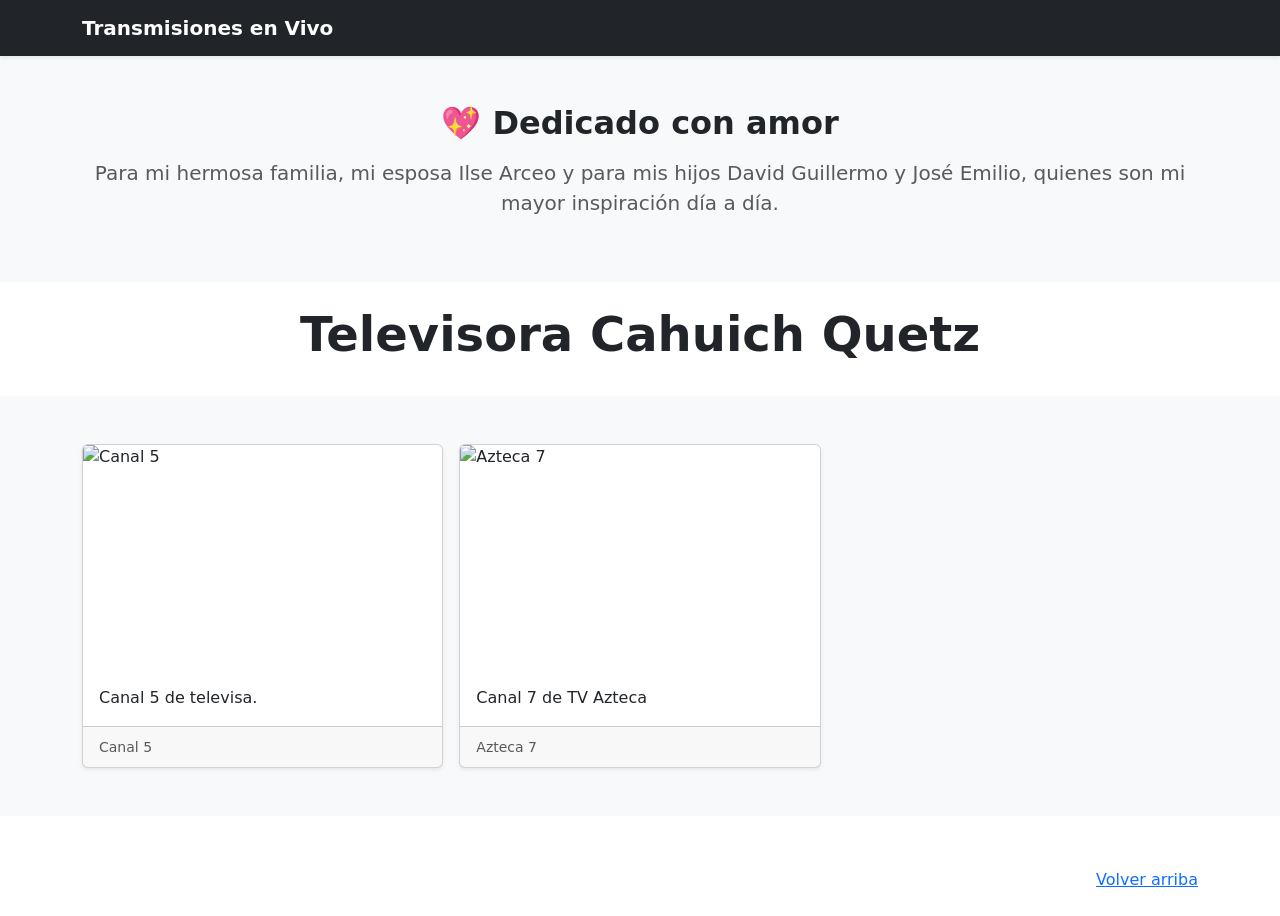
==== Index.html @ ac006287 "Update and rename v2.html to Index.html" ====
<!DOCTYPE html>
<html lang="es">
<head>
  <meta charset="UTF-8">
  <meta name="viewport" content="width=device-width, initial-scale=1">
  <title>Álbum de Transmisiones en Vivo</title>
  <link href="https://cdn.jsdelivr.net/npm/bootstrap@5.3.3/dist/css/bootstrap.min.css" rel="stylesheet">
  <style>
    .album {
      background-color: #f8f9fa;
    }
    .card-img-top {
      height: 225px;
      object-fit: cover;
    }
    .card{
        cursor: pointer;
    }
  </style>
</head>
<body>

<header>
  <div class="navbar navbar-dark bg-dark shadow-sm">
    <div class="container">
      <a href="#" class="navbar-brand">
        <strong>Transmisiones en Vivo</strong>
      </a>
    </div>
  </div>
</header>

<!-- Sección de dedicatoria -->
<section class="bg-light py-5 text-center">
  <div class="container">
    <h2 class="fw-bold mb-3">💖 Dedicado con amor</h2>
    <p class="lead text-muted">
        Para mi hermosa familia, mi esposa <strong>Ilse Arceo</strong> y para mis hijos <strong>David Guillermo</strong> y <strong>José Emilio</strong>, quienes son mi mayor inspiración día a día.
    </p>
  </div>
</section>
<main>
  <section class="jumbotron text-center py-4">
    <div class="container">
      <h1 class="display-5 fw-bold">Televisora Cahuich Quetz</h1>
    </div>
  </section>

  <div class="album py-5">
    <div class="container">
      <div class="row row-cols-1 row-cols-sm-2 row-cols-md-3 g-3" id="card-container">
        <!-- Cards dinámicas -->
      </div>
    </div>
  </div>
</main>


<footer class="text-muted py-5">
  <div class="container">
    <p class="float-end mb-1">
      <a href="#">Volver arriba</a>
    </p>
    <p class="mb-1"></p>
  </div>
</footer>

<!-- Modal para video -->
<div class="modal fade" id="videoModal" tabindex="-1" aria-hidden="true">
  <div class="modal-dialog modal-dialog-centered modal-xl">
    <div class="modal-content">
      <div class="modal-header">
        <h5 class="modal-title">Video en Vivo</h5>
        <button type="button" class="btn-close" data-bs-dismiss="modal"></button>
      </div>
      <div class="modal-body p-0">
        <iframe id="videoFrame" class="w-100" style="height:500px;" src="" allowfullscreen></iframe>
      </div>
    </div>
  </div>
</div>

<script src="https://cdn.jsdelivr.net/npm/bootstrap@5.3.3/dist/js/bootstrap.bundle.min.js"></script>
<script>
  const videos = [
    {
        titulo: "Canal 5",
        descripcion: "Canal 5 de televisa.",
        url: "https://embed.saohgdasregions.fun/embed/canal5.html",
        img: "https://blob.cuartopoder.mx/images/2022/05/10/d14-4_1_1_642_482_0_0_0_0.jpg"
    },
    {
        titulo: "Azteca 7",
        descripcion: "Canal 7 de TV Azteca",
        url: "https://embed.saohgdasregions.fun/embed/azteca7.html",
        img: "https://i.ytimg.com/vi/IW8LEmt6A8A/maxresdefault.jpg"
    }
  ];

  const container = document.getElementById("card-container");
  const videoFrame = document.getElementById("videoFrame");
  const videoModal = new bootstrap.Modal(document.getElementById('videoModal'));

  videos.forEach(v => {
    const col = document.createElement("div");
    col.className = "col";
    col.innerHTML = `
      <div class="card shadow-sm h-100" onclick="abrirModal('${v.url}', '${v.titulo}')">
        <img src="${v.img}" class="card-img-top" alt="${v.titulo}">
        <div class="card-body">
          <p class="card-text">${v.descripcion}</p>
        </div>
        <div class="card-footer">
          <small class="text-muted">${v.titulo}</small>
        </div>
      </div>`;
    container.appendChild(col);
  });

  function abrirModal(url, titulo) {
    document.querySelector("#videoModal .modal-title").textContent = titulo;
    videoFrame.src = url + "?autoplay=1";
    videoModal.show();
  }

  document.getElementById('videoModal').addEventListener('hidden.bs.modal', () => {
    videoFrame.src = "";
  });
</script>
</body>
</html>
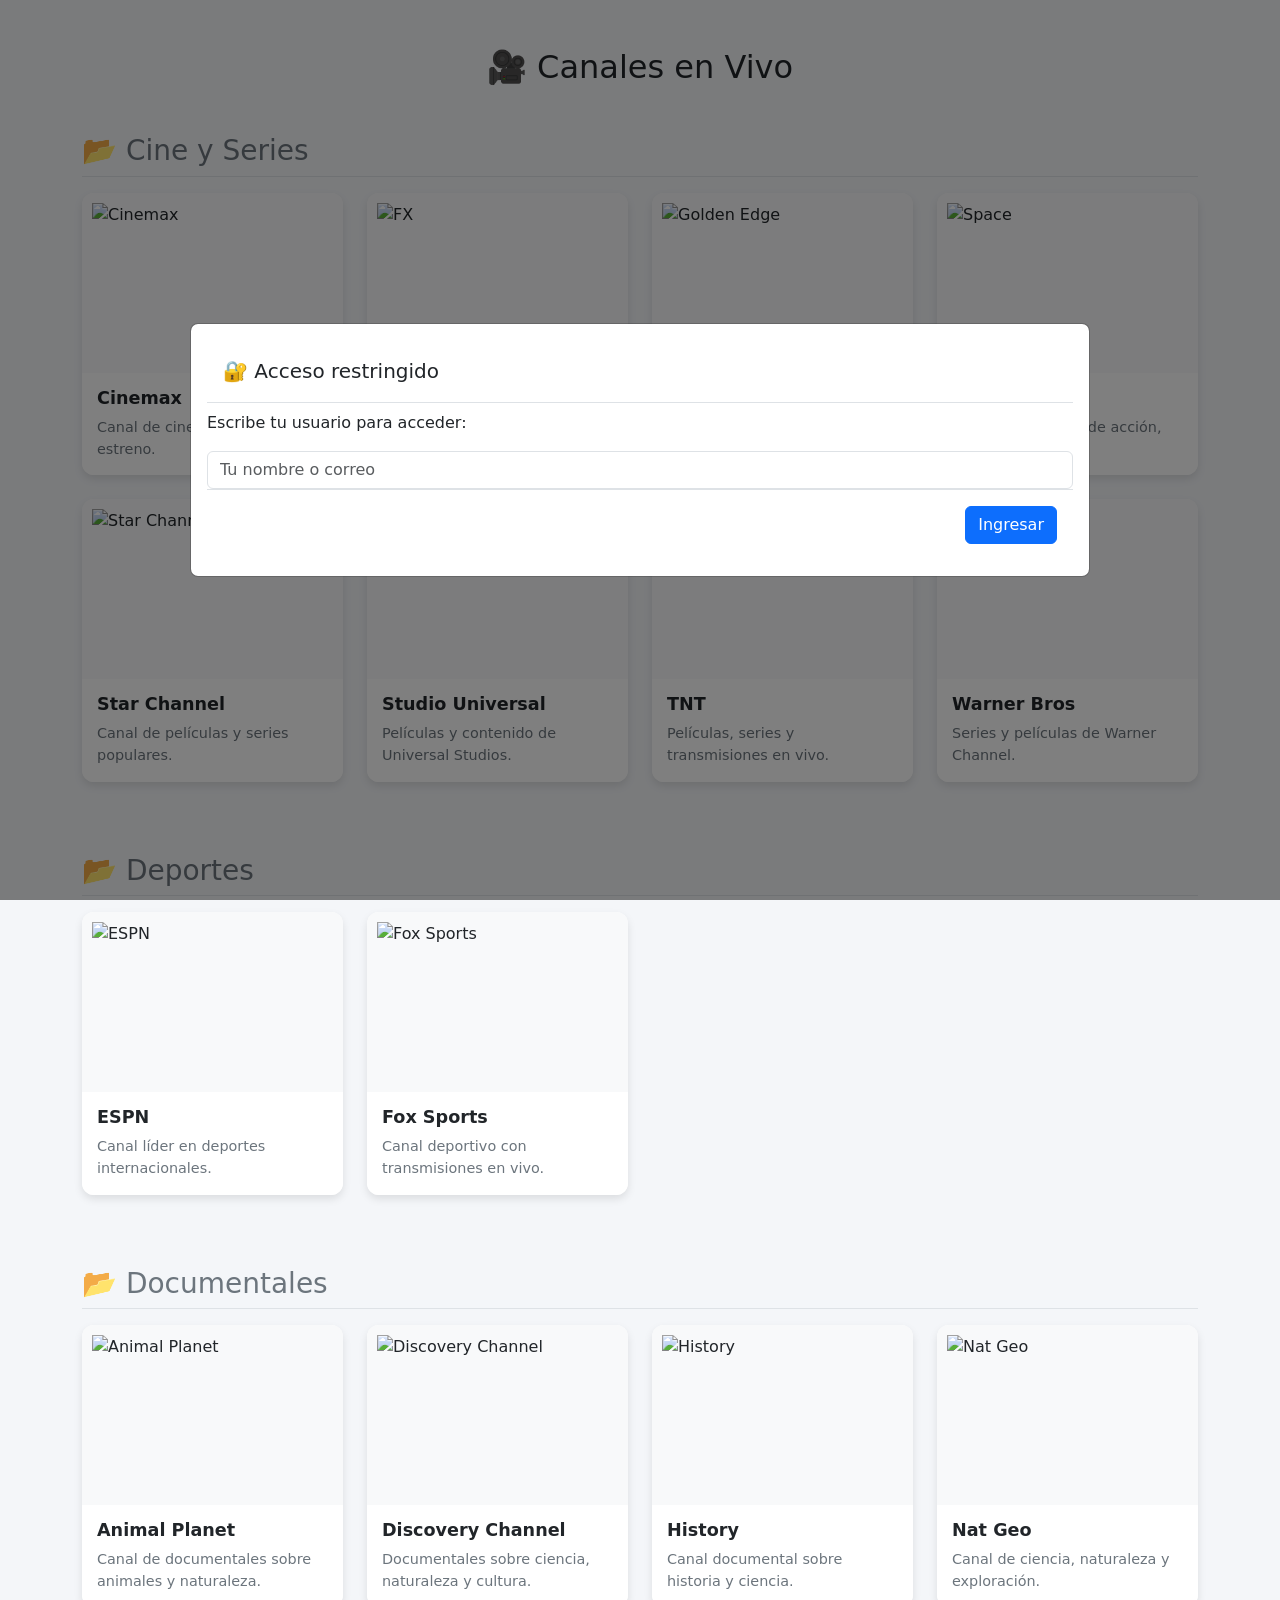
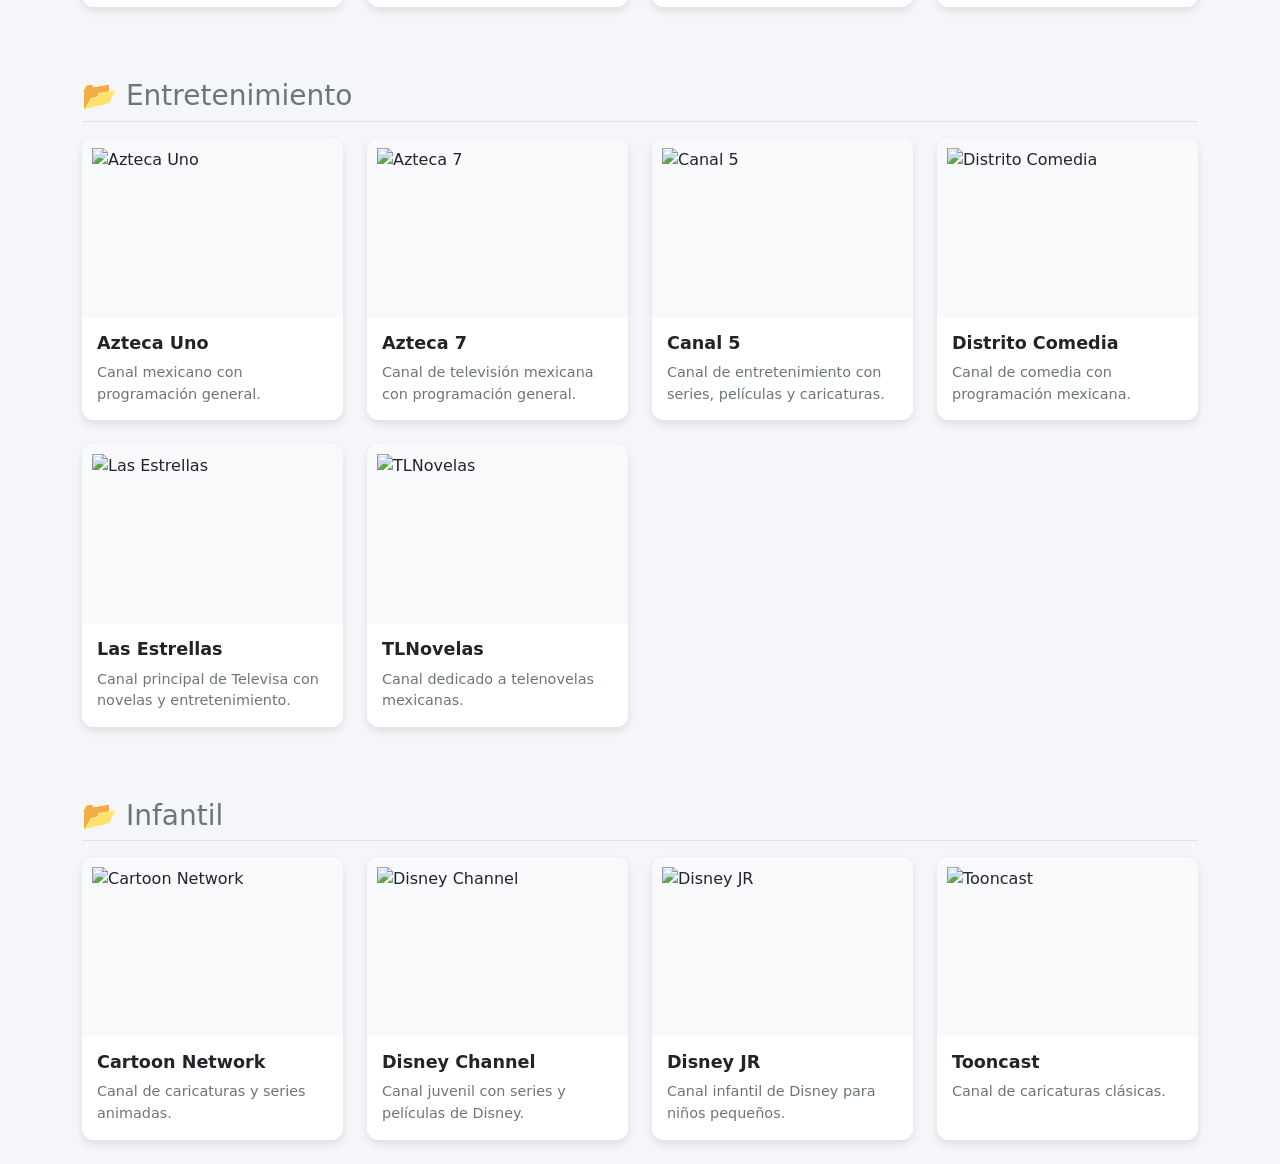
==== commit a58f8f7d: "Update Index.html" ====
--- a/Index.html
+++ b/Index.html
@@ -2,130 +2,392 @@
 <html lang="es">
 <head>
   <meta charset="UTF-8">
+  <title>Videos en Vivo</title>
   <meta name="viewport" content="width=device-width, initial-scale=1">
-  <title>Álbum de Transmisiones en Vivo</title>
+  <!-- Bootstrap CSS -->
   <link href="https://cdn.jsdelivr.net/npm/bootstrap@5.3.3/dist/css/bootstrap.min.css" rel="stylesheet">
+
   <style>
-    .album {
-      background-color: #f8f9fa;
+    body {
+      background-color: #f4f6f9;
     }
-    .card-img-top {
-      height: 225px;
-      object-fit: cover;
+    .card-custom {
+  border: none;
+  border-radius: 12px;
+  overflow: hidden;
+  transition: transform 0.2s ease, box-shadow 0.2s ease;
+  box-shadow: 0 4px 8px rgba(0,0,0,0.1);
+  cursor: pointer;
+  height: 100%;
+}
+
+.card-custom:hover {
+  transform: translateY(-5px);
+  box-shadow: 0 6px 12px rgba(0,0,0,0.15);
+}
+
+.card-custom img {
+  height: 180px;
+  width: 100%;
+  object-fit: contain;
+  background-color: #f8f9fa; /* Fondo para que no se vea vacío */
+  padding: 10px;
+}
+
+
+.card-body {
+  padding: 15px;
+  background-color: #fff;
+}
+
+.card-title {
+  font-size: 1.1rem;
+  font-weight: 600;
+  margin-bottom: 0.5rem;
+}
+
+.card-text {
+  font-size: 0.9rem;
+  color: #6c757d;
+}
+
+    .modal-dialog {
+      max-width: 900px;
     }
-    .card{
-        cursor: pointer;
+    .modal-body {
+      padding: 0;
+    }
+    .video-iframe {
+      width: 100%;
+      height: 500px;
+      border: none;
     }
   </style>
+  <style>
+  #accessModal input:focus {
+    border-color: #007bff;
+    box-shadow: 0 0 0 0.25rem rgba(0, 123, 255, 0.25);
+  }
+</style>
+
 </head>
 <body>
 
-<header>
-  <div class="navbar navbar-dark bg-dark shadow-sm">
-    <div class="container">
-      <a href="#" class="navbar-brand">
-        <strong>Transmisiones en Vivo</strong>
-      </a>
-    </div>
+<div class="container mt-5">
+  <h2 class="text-center mb-5">🎥 Canales en Vivo</h2>
+  <div id="card-container">
+    <!-- Secciones con encabezados y filas se generarán aquí -->
   </div>
-</header>
-
-<!-- Sección de dedicatoria -->
-<section class="bg-light py-5 text-center">
-  <div class="container">
-    <h2 class="fw-bold mb-3">💖 Dedicado con amor</h2>
-    <p class="lead text-muted">
-        Para mi hermosa familia, mi esposa <strong>Ilse Arceo</strong> y para mis hijos <strong>David Guillermo</strong> y <strong>José Emilio</strong>, quienes son mi mayor inspiración día a día.
-    </p>
-  </div>
-</section>
-<main>
-  <section class="jumbotron text-center py-4">
-    <div class="container">
-      <h1 class="display-5 fw-bold">Televisora Cahuich Quetz</h1>
-    </div>
-  </section>
-
-  <div class="album py-5">
-    <div class="container">
-      <div class="row row-cols-1 row-cols-sm-2 row-cols-md-3 g-3" id="card-container">
-        <!-- Cards dinámicas -->
-      </div>
-    </div>
-  </div>
-</main>
-
-
-<footer class="text-muted py-5">
-  <div class="container">
-    <p class="float-end mb-1">
-      <a href="#">Volver arriba</a>
-    </p>
-    <p class="mb-1"></p>
-  </div>
-</footer>
-
-<!-- Modal para video -->
-<div class="modal fade" id="videoModal" tabindex="-1" aria-hidden="true">
+</div>
+
+
+<!-- MODAL -->
+<div class="modal fade" id="videoModal" tabindex="-1" aria-labelledby="videoModalLabel" aria-hidden="true">
   <div class="modal-dialog modal-dialog-centered modal-xl">
     <div class="modal-content">
       <div class="modal-header">
-        <h5 class="modal-title">Video en Vivo</h5>
-        <button type="button" class="btn-close" data-bs-dismiss="modal"></button>
-      </div>
-      <div class="modal-body p-0">
-        <iframe id="videoFrame" class="w-100" style="height:500px;" src="" allowfullscreen></iframe>
+        <h5 class="modal-title" id="videoModalLabel">Video en Vivo</h5>
+        <button type="button" class="btn-close" data-bs-dismiss="modal" aria-label="Cerrar"></button>
+      </div>
+      <div class="modal-body">
+        <iframe id="videoFrame" class="video-iframe" src="" allowfullscreen></iframe>
       </div>
     </div>
   </div>
 </div>
 
+<!-- Modal de acceso -->
+<div class="modal fade" id="accessModal" tabindex="-1" aria-labelledby="accessModalLabel" aria-hidden="true" data-bs-backdrop="static" data-bs-keyboard="false">
+  <div class="modal-dialog modal-dialog-centered">
+    <div class="modal-content p-3">
+      <div class="modal-header">
+        <h5 class="modal-title" id="accessModalLabel">🔐 Acceso restringido</h5>
+      </div>
+      <div class="modal-body mt-2">
+        <p>Escribe tu usuario para acceder:</p>
+        <input type="text" id="userInput" class="form-control" placeholder="Tu nombre o correo">
+        <div id="errorMsg" class="text-danger mt-2" style="display: none;">❌ Usuario no autorizado</div>
+      </div>
+      <div class="modal-footer">
+        <button type="button" id="btnValidar" class="btn btn-primary">Ingresar</button>
+      </div>
+    </div>
+  </div>
+</div>
+
+
+<!-- Bootstrap JS -->
 <script src="https://cdn.jsdelivr.net/npm/bootstrap@5.3.3/dist/js/bootstrap.bundle.min.js"></script>
+
 <script>
+  // 🎬 Datos de los videos
   const videos = [
-    {
-        titulo: "Canal 5",
-        descripcion: "Canal 5 de televisa.",
-        url: "https://embed.saohgdasregions.fun/embed/canal5.html",
-        img: "https://blob.cuartopoder.mx/images/2022/05/10/d14-4_1_1_642_482_0_0_0_0.jpg"
-    },
-    {
-        titulo: "Azteca 7",
-        descripcion: "Canal 7 de TV Azteca",
-        url: "https://embed.saohgdasregions.fun/embed/azteca7.html",
-        img: "https://i.ytimg.com/vi/IW8LEmt6A8A/maxresdefault.jpg"
-    }
-  ];
+  {
+    titulo: "Animal Planet",
+    descripcion: "Canal de documentales sobre animales y naturaleza.",
+    url: "https://embed.saohgdasregions.fun/embed/animalplanet.html",
+    img: "https://upload.wikimedia.org/wikipedia/commons/3/3e/Animal_Planet.png",
+    clasificacion: "Documentales"
+  },
+  {
+    titulo: "Discovery Channel",
+    descripcion: "Documentales sobre ciencia, naturaleza y cultura.",
+    url: "https://embed.saohgdasregions.fun/embed/discoverychannel.html",
+    img: "https://images.seeklogo.com/logo-png/4/1/discovery-channel-logo-png_seeklogo-41901.png",
+    clasificacion: "Documentales"
+  },
+  {
+    titulo: "History",
+    descripcion: "Canal documental sobre historia y ciencia.",
+    url: "https://embed.saohgdasregions.fun/embed/history.html",
+    img: "https://images.seeklogo.com/logo-png/22/1/the-history-channel-logo-png_seeklogo-222414.png",
+    clasificacion: "Documentales"
+  },
+  {
+    titulo: "Nat Geo",
+    descripcion: "Canal de ciencia, naturaleza y exploración.",
+    url: "https://embed.saohgdasregions.fun/embed/natgeo.html",
+    img: "https://thumbs.dreamstime.com/b/national-geographic-channel-logo-vector-format-available-illustrator-ai-national-geographic-channel-logo-148310928.jpg",
+    clasificacion: "Documentales"
+  },
+  {
+    titulo: "Azteca Uno",
+    descripcion: "Canal mexicano con programación general.",
+    url: "https://embed.saohgdasregions.fun/embed/aztecauno.html",
+    img: "https://images.seeklogo.com/logo-png/43/2/azteca-uno-logo-png_seeklogo-430704.png",
+    clasificacion: "Entretenimiento"
+  },
+  {
+    titulo: "Azteca 7",
+    descripcion: "Canal de televisión mexicana con programación general.",
+    url: "https://embed.saohgdasregions.fun/embed/azteca7.html",
+    img: "https://www.mundoprotegido.com/wp-content/uploads/2023/03/como-ver-azteca-7-en-vivo.png",
+    clasificacion: "Entretenimiento"
+  },
+  {
+    titulo: "Canal 5",
+    descripcion: "Canal de entretenimiento con series, películas y caricaturas.",
+    url: "https://embed.saohgdasregions.fun/embed/canal5.html",
+    img: "https://upload.wikimedia.org/wikipedia/commons/0/07/Logotipo-Canal-5-M%C3%A9xico.png",
+    clasificacion: "Entretenimiento"
+  },
+  {
+    titulo: "Distrito Comedia",
+    descripcion: "Canal de comedia con programación mexicana.",
+    url: "https://embed.saohgdasregions.fun/embed/distritocomedia.html",
+    img: "https://upload.wikimedia.org/wikipedia/commons/0/09/Logo_Distrito_Comedia.png",
+    clasificacion: "Entretenimiento"
+  },
+  {
+    titulo: "Las Estrellas",
+    descripcion: "Canal principal de Televisa con novelas y entretenimiento.",
+    url: "https://embed.saohgdasregions.fun/embed/lasestrellas.html",
+    img: "https://upload.wikimedia.org/wikipedia/commons/4/4f/Las_Estrellas_logo_%282016%29.png",
+    clasificacion: "Entretenimiento"
+  },
+  {
+    titulo: "TLNovelas",
+    descripcion: "Canal dedicado a telenovelas mexicanas.",
+    url: "https://embed.saohgdasregions.fun/embed/tlnovelas.html",
+    img: "https://cdn.mitvstatic.com/channels/mx_tlnovelas_m.png",
+    clasificacion: "Entretenimiento"
+  },
+  {
+    titulo: "Cartoon Network",
+    descripcion: "Canal de caricaturas y series animadas.",
+    url: "https://embed.saohgdasregions.fun/embed/cartoonnetwork.html",
+    img: "https://upload.wikimedia.org/wikipedia/commons/f/fe/CARTOON_NETWORK_logo.png",
+    clasificacion: "Infantil"
+  },
+  {
+    titulo: "Disney Channel",
+    descripcion: "Canal juvenil con series y películas de Disney.",
+    url: "https://embed.saohgdasregions.fun/embed/disneychannel.html",
+    img: "https://cdn.mitvstatic.com/channels/cl_disney-channel_m.png",
+    clasificacion: "Infantil"
+  },
+  {
+    titulo: "Disney JR",
+    descripcion: "Canal infantil de Disney para niños pequeños.",
+    url: "https://embed.saohgdasregions.fun/embed/disneyjr.html",
+    img: "https://encrypted-tbn0.gstatic.com/images?q=tbn:ANd9GcTZWyVcgbta5_RL2K2EPgrPiK-DrW7icmSCNQ&s",
+    clasificacion: "Infantil"
+  },
+  {
+    titulo: "Tooncast",
+    descripcion: "Canal de caricaturas clásicas.",
+    url: "https://embed.saohgdasregions.fun/embed/tooncast.html",
+    img: "https://upload.wikimedia.org/wikipedia/commons/6/66/Tooncast.png",
+    clasificacion: "Infantil"
+  },
+  {
+    titulo: "ESPN",
+    descripcion: "Canal líder en deportes internacionales.",
+    url: "https://embed.saohgdasregions.fun/embed/espnmexico.html",
+    img: "https://pbs.twimg.com/profile_images/856564125455065089/MAJ4Buek_400x400.jpg",
+    clasificacion: "Deportes"
+  },
+  {
+    titulo: "Fox Sports",
+    descripcion: "Canal deportivo con transmisiones en vivo.",
+    url: "https://embed.saohgdasregions.fun/embed/foxsportsmexico.html",
+    img: "https://upload.wikimedia.org/wikipedia/commons/b/b8/Fox_Sports_M%C3%A9xico_Logo_2022.png",
+    clasificacion: "Deportes"
+  },
+  {
+    titulo: "Cinemax",
+    descripcion: "Canal de cine con películas de estreno.",
+    url: "https://embed.saohgdasregions.fun/embed/cinemax.html",
+    img: "https://download.logo.wine/logo/Cinemax/Cinemax-Logo.wine.png",
+    clasificacion: "Cine y Series"
+  },
+  {
+    titulo: "FX",
+    descripcion: "Canal de series y películas para adultos.",
+    url: "https://embed.saohgdasregions.fun/embed/fx.html",
+    img: "https://images.seeklogo.com/logo-png/30/2/fx-tv-channel-logo-png_seeklogo-307536.png",
+    clasificacion: "Cine y Series"
+  },
+  {
+    titulo: "Golden Edge",
+    descripcion: "Canal de películas de acción y suspenso.",
+    url: "https://embed.saohgdasregions.fun/embed/goldenedge.html",
+    img: "https://upload.wikimedia.org/wikipedia/commons/3/32/Golden_Edge_Logo.png",
+    clasificacion: "Cine y Series"
+  },
+  {
+    titulo: "Space",
+    descripcion: "Canal de películas de acción, terror y suspenso.",
+    url: "https://embed.saohgdasregions.fun/embed/space.html",
+    img: "https://logos-world.net/wp-content/uploads/2023/03/Space-Logo.png",
+    clasificacion: "Cine y Series"
+  },
+  {
+    titulo: "Star Channel",
+    descripcion: "Canal de películas y series populares.",
+    url: "https://embed.saohgdasregions.fun/embed/starchannel.html",
+    img: "https://images.seeklogo.com/logo-png/40/2/star-channel-logo-png_seeklogo-403871.png",
+    clasificacion: "Cine y Series"
+  },
+  {
+    titulo: "Studio Universal",
+    descripcion: "Películas y contenido de Universal Studios.",
+    url: "https://embed.saohgdasregions.fun/embed/studiouniversal.html",
+    img: "https://cdn.mitvstatic.com/channels/fd8cde27-1fa8-46f4-a2ff-96436bbe6912_m.jpg",
+    clasificacion: "Cine y Series"
+  },
+  {
+    titulo: "TNT",
+    descripcion: "Películas, series y transmisiones en vivo.",
+    url: "https://embed.saohgdasregions.fun/embed/tnt.html",
+    img: "https://upload.wikimedia.org/wikipedia/commons/6/68/Logo_TNT_Series.png",
+    clasificacion: "Cine y Series"
+  },
+  {
+    titulo: "Warner Bros",
+    descripcion: "Series y películas de Warner Channel.",
+    url: "https://embed.saohgdasregions.fun/embed/warnerchannel.html",
+    img: "https://upload.wikimedia.org/wikipedia/commons/thumb/5/5e/Warner2018LA.png/250px-Warner2018LA.png",
+    clasificacion: "Cine y Series"
+  }
+];
+
+
 
   const container = document.getElementById("card-container");
   const videoFrame = document.getElementById("videoFrame");
   const videoModal = new bootstrap.Modal(document.getElementById('videoModal'));
 
-  videos.forEach(v => {
+// 1. Agrupar por clasificación
+const clasificaciones = {};
+
+videos.forEach(video => {
+  if (!clasificaciones[video.clasificacion]) {
+    clasificaciones[video.clasificacion] = [];
+  }
+  clasificaciones[video.clasificacion].push(video);
+});
+
+// 2. Renderizar secciones
+Object.keys(clasificaciones).sort().forEach(clasificacion => {
+  // Crear título de la sección
+  const sectionTitle = document.createElement("h3");
+  sectionTitle.className = "mt-5 mb-3 text-secondary border-bottom pb-2";
+  sectionTitle.textContent = `📂 ${clasificacion}`;
+  container.appendChild(sectionTitle);
+
+  // Crear fila de cards
+  const row = document.createElement("div");
+  row.className = "row";
+
+  clasificaciones[clasificacion].forEach(video => {
     const col = document.createElement("div");
-    col.className = "col";
+    col.className = "col-sm-6 col-md-4 col-lg-3 mb-4";
+
     col.innerHTML = `
-      <div class="card shadow-sm h-100" onclick="abrirModal('${v.url}', '${v.titulo}')">
-        <img src="${v.img}" class="card-img-top" alt="${v.titulo}">
+      <div class="card card-custom h-100" onclick="abrirModal('${video.url}', '${video.titulo}')">
+        <img src="${video.img}" class="card-img-top" alt="${video.titulo}">
         <div class="card-body">
-          <p class="card-text">${v.descripcion}</p>
+          <h5 class="card-title">${video.titulo}</h5>
+          <p class="card-text">${video.descripcion}</p>
         </div>
-        <div class="card-footer">
-          <small class="text-muted">${v.titulo}</small>
-        </div>
-      </div>`;
-    container.appendChild(col);
+      </div>
+    `;
+
+    row.appendChild(col);
   });
 
+  container.appendChild(row);
+});
+
+
+  // Abrir modal con video
   function abrirModal(url, titulo) {
-    document.querySelector("#videoModal .modal-title").textContent = titulo;
-    videoFrame.src = url + "?autoplay=1";
+    document.getElementById("videoModalLabel").textContent = titulo;
+    videoFrame.src = url + "?autoplay=1"; // autoplay opcional
     videoModal.show();
   }
 
+  // Limpiar el iframe al cerrar el modal
   document.getElementById('videoModal').addEventListener('hidden.bs.modal', () => {
     videoFrame.src = "";
   });
+
+
+//   const usuariosPermitidos = ["GuillermoCahuich", "IlseArceo", "EdilbertoMartinez"];
+
+// // Solicita correo al entrar
+// const correo = prompt("Ingresa tu correo para acceder:");
+
+// if (!usuariosPermitidos.includes(correo)) {
+//   alert("Acceso denegado. Usuario no autorizado.");
+//   document.body.innerHTML = "<h2 style='color:red; text-align:center; margin-top: 50px;'>🚫 Acceso no autorizado</h2>";
+// }
+
 </script>
+
+<script>
+  // Lista de usuarios permitidos
+  const usuariosPermitidos = ["GuillermoCahuich", "IlseArceo", "EdilbertoMartinez"];
+
+  // Mostrar modal al cargar
+  window.addEventListener('DOMContentLoaded', () => {
+    const modal = new bootstrap.Modal(document.getElementById('accessModal'));
+    modal.show();
+
+    document.getElementById('btnValidar').addEventListener('click', () => {
+      const userInput = document.getElementById('userInput').value.trim();
+      const errorMsg = document.getElementById('errorMsg');
+
+      if (usuariosPermitidos.includes(userInput)) {
+        modal.hide();
+      } else {
+        errorMsg.style.display = 'block';
+      }
+    });
+  });
+</script>
+
+
 </body>
 </html>
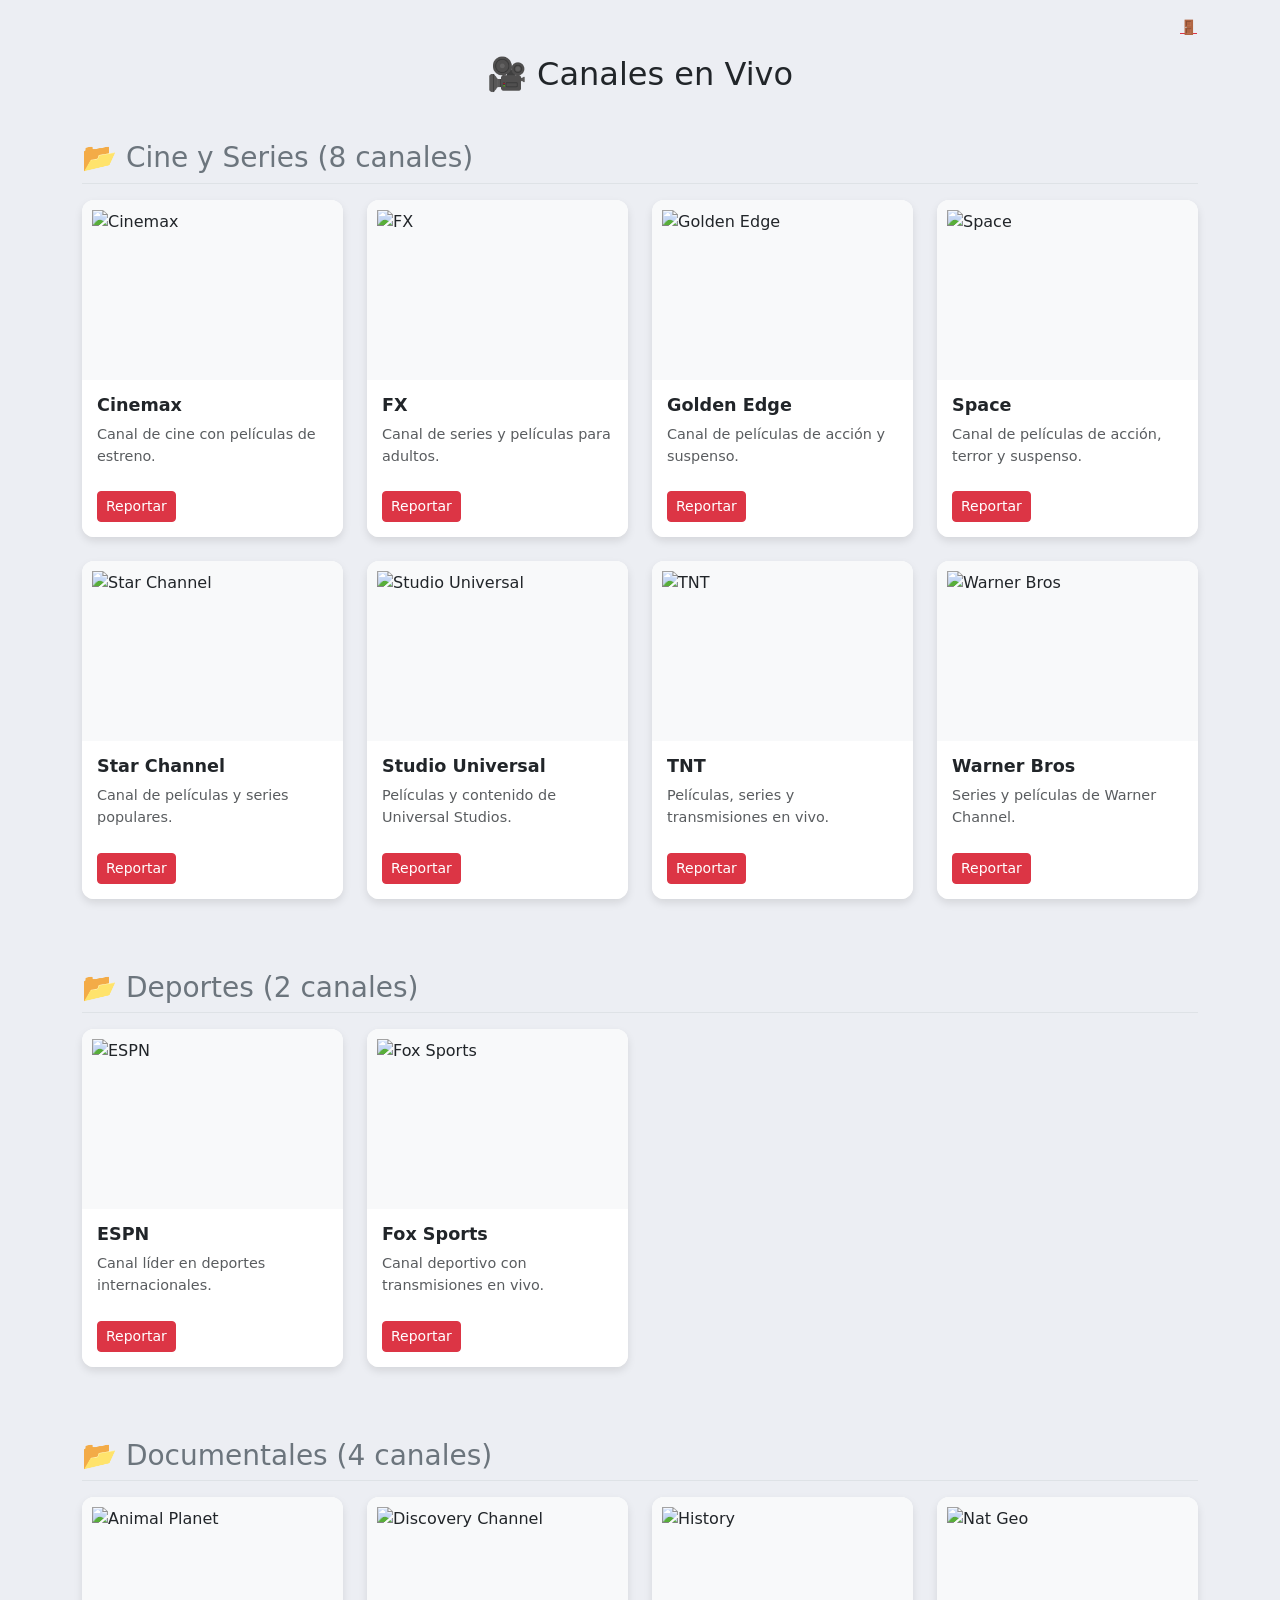
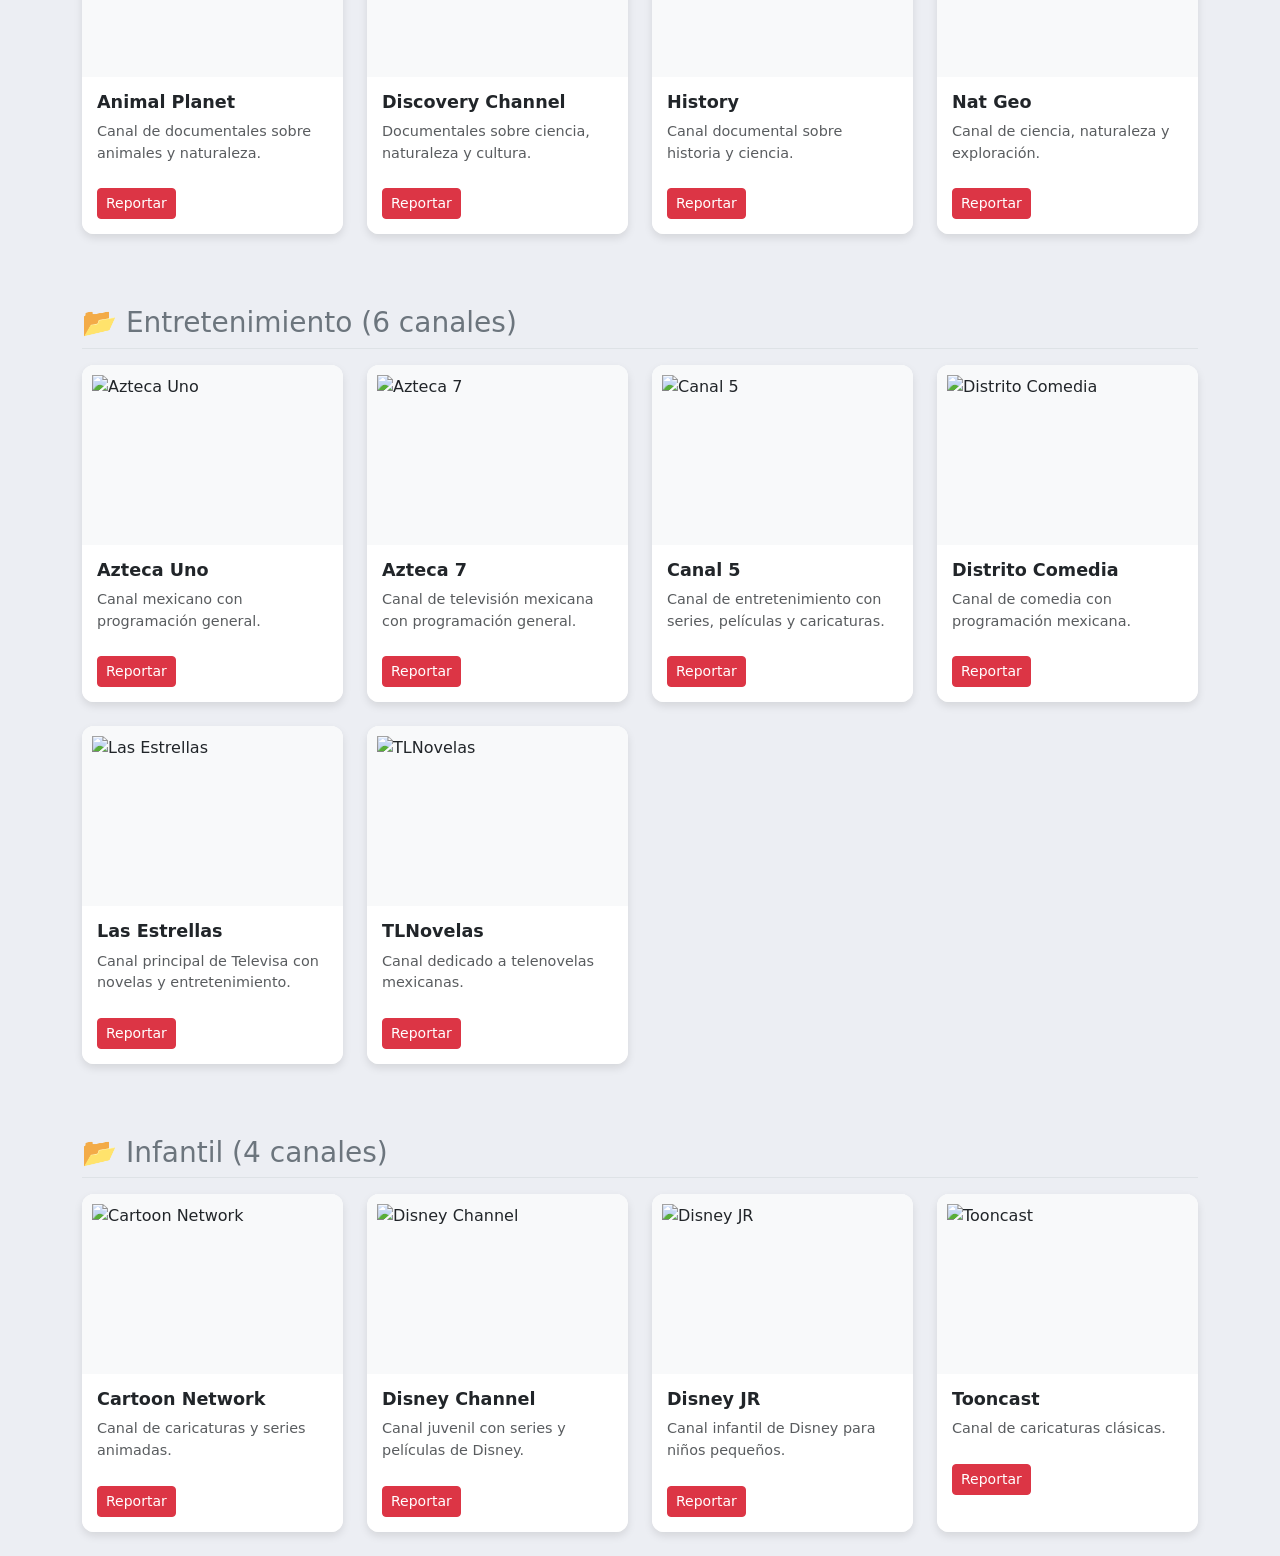
==== commit d20dbe59: "Update Index.html Se agrega validación de inicio de sesion en firebase Se omite los comerciales" ====
--- a/Index.html
+++ b/Index.html
@@ -1,5 +1,6 @@
 <!DOCTYPE html>
 <html lang="es">
+
 <head>
   <meta charset="UTF-8">
   <title>Videos en Vivo</title>
@@ -9,385 +10,522 @@
 
   <style>
     body {
-      background-color: #f4f6f9;
-    }
+      background-color: #eceef3;
+    }
+
     .card-custom {
-  border: none;
-  border-radius: 12px;
-  overflow: hidden;
-  transition: transform 0.2s ease, box-shadow 0.2s ease;
-  box-shadow: 0 4px 8px rgba(0,0,0,0.1);
-  cursor: pointer;
-  height: 100%;
-}
-
-.card-custom:hover {
-  transform: translateY(-5px);
-  box-shadow: 0 6px 12px rgba(0,0,0,0.15);
-}
-
-.card-custom img {
-  height: 180px;
-  width: 100%;
-  object-fit: contain;
-  background-color: #f8f9fa; /* Fondo para que no se vea vacío */
-  padding: 10px;
-}
-
-
-.card-body {
-  padding: 15px;
-  background-color: #fff;
-}
-
-.card-title {
-  font-size: 1.1rem;
-  font-weight: 600;
-  margin-bottom: 0.5rem;
-}
-
-.card-text {
-  font-size: 0.9rem;
-  color: #6c757d;
-}
+      border: none;
+      border-radius: 12px;
+      overflow: hidden;
+      transition: transform 0.2s ease, box-shadow 0.2s ease;
+      box-shadow: 0 4px 8px rgba(0, 0, 0, 0.1);
+      cursor: pointer;
+      height: 100%;
+    }
+
+    .card-custom:hover {
+      transform: translateY(-5px);
+      box-shadow: 0 6px 12px rgba(0, 0, 0, 0.15);
+    }
+
+    .card-custom img {
+      height: 180px;
+      width: 100%;
+      object-fit: contain;
+      background-color: #f8f9fa;
+      /* Fondo para que no se vea vacío */
+      padding: 10px;
+    }
+
+    .card-body {
+      padding: 15px;
+      background-color: #fff;
+    }
+
+    .card-title {
+      font-size: 1.1rem;
+      font-weight: 600;
+      margin-bottom: 0.5rem;
+    }
+
+    .card-text {
+      font-size: 0.9rem;
+      color: #6c757d;
+    }
+
+    .modal-backdrop.show {
+      background-color: rgba(0, 0, 0, 0.8);
+      /* oscurece más */
+      backdrop-filter: blur(6px);
+      /* efecto borroso */
+      -webkit-backdrop-filter: blur(6px);
+      /* compatibilidad Safari */
+    }
 
     .modal-dialog {
       max-width: 900px;
     }
+
     .modal-body {
       padding: 0;
     }
+
     .video-iframe {
       width: 100%;
       height: 500px;
       border: none;
     }
+
+    #accessModal input:focus {
+      border-color: #007bff;
+      box-shadow: 0 0 0 0.25rem rgba(0, 123, 255, 0.25);
+    }
   </style>
-  <style>
-  #accessModal input:focus {
-    border-color: #007bff;
-    box-shadow: 0 0 0 0.25rem rgba(0, 123, 255, 0.25);
-  }
-</style>
-
+<!-- Firebase SDK v8 para compatibilidad sin modules -->
+  <script src="https://www.gstatic.com/firebasejs/8.10.1/firebase-app.js"></script>
+  <script src="https://www.gstatic.com/firebasejs/8.10.1/firebase-database.js"></script>
+  <!-- Se corrigió a Firebase v8 para que 'firebase' esté definido -->
 </head>
+
 <body>
 
-<div class="container mt-5">
-  <h2 class="text-center mb-5">🎥 Canales en Vivo</h2>
-  <div id="card-container">
-    <!-- Secciones con encabezados y filas se generarán aquí -->
+  <div class="container mt-3">
+    <div id="user-info" class="d-flex justify-content-end align-items-center gap-2 mb-3" style="display: none;">
+      <span id="nombre-usuario" class="text-success fw-semibold"></span>
+      <button onclick="cerrarSesion()" class="btn btn-sm btn-link text-danger p-0" title="Cerrar sesión">🚪</button>
+
+    </div>
+
+    <h2 class="text-center mb-5">🎥 Canales en Vivo</h2>
+    <div id="card-container">
+      <!-- Secciones con encabezados y filas se generarán aquí -->
+    </div>
   </div>
-</div>
-
-
-<!-- MODAL -->
-<div class="modal fade" id="videoModal" tabindex="-1" aria-labelledby="videoModalLabel" aria-hidden="true">
-  <div class="modal-dialog modal-dialog-centered modal-xl">
-    <div class="modal-content">
-      <div class="modal-header">
-        <h5 class="modal-title" id="videoModalLabel">Video en Vivo</h5>
-        <button type="button" class="btn-close" data-bs-dismiss="modal" aria-label="Cerrar"></button>
-      </div>
-      <div class="modal-body">
-        <iframe id="videoFrame" class="video-iframe" src="" allowfullscreen></iframe>
+
+
+  <!-- MODAL -->
+  <div class="modal fade" id="videoModal" tabindex="-1" aria-labelledby="videoModalLabel" aria-hidden="true">
+    <div class="modal-dialog modal-dialog-centered modal-xl">
+      <div class="modal-content">
+        <div class="modal-header">
+          <h5 class="modal-title" id="videoModalLabel">Video en Vivo</h5>
+          <button type="button" class="btn-close" data-bs-dismiss="modal" aria-label="Cerrar"></button>
+        </div>
+        <div class="modal-body position-relative">
+          <iframe id="videoFrame" class="video-iframe"
+            src="https://embed.saohgdasregions.fun/embed/animalplanet.html"
+            width="100%" height="500" frameborder="0" scrolling="no" allowfullscreen
+            sandbox="allow-same-origin allow-scripts allow-presentation">
+          </iframe>
+        </div>
+
       </div>
     </div>
   </div>
-</div>
-
-<!-- Modal de acceso -->
-<div class="modal fade" id="accessModal" tabindex="-1" aria-labelledby="accessModalLabel" aria-hidden="true" data-bs-backdrop="static" data-bs-keyboard="false">
-  <div class="modal-dialog modal-dialog-centered">
-    <div class="modal-content p-3">
-      <div class="modal-header">
-        <h5 class="modal-title" id="accessModalLabel">🔐 Acceso restringido</h5>
-      </div>
-      <div class="modal-body mt-2">
-        <p>Escribe tu usuario para acceder:</p>
-        <input type="text" id="userInput" class="form-control" placeholder="Tu nombre o correo">
-        <div id="errorMsg" class="text-danger mt-2" style="display: none;">❌ Usuario no autorizado</div>
-      </div>
-      <div class="modal-footer">
-        <button type="button" id="btnValidar" class="btn btn-primary">Ingresar</button>
+
+  <!-- Modal de acceso -->
+  <div class="modal fade" id="accessModal" tabindex="-1" aria-labelledby="accessModalLabel" aria-hidden="true"
+    data-bs-backdrop="static" data-bs-keyboard="false">
+    <div class="modal-dialog modal-dialog-centered">
+      <div class="modal-content p-3">
+        <div class="modal-header">
+          <h5 class="modal-title" id="accessModalLabel">🔐 Acceso restringido</h5>
+        </div>
+        <div class="modal-body mt-2">
+          <p>Escribe tu usuario para acceder:</p>
+          <input type="text" id="userInput" class="form-control" placeholder="Nombre">
+          <div id="errorMsg" class="text-danger mt-2" style="display: none;">❌ Usuario no autorizado</div>
+        </div>
+        <div class="modal-footer">
+          <button type="button" id="btnValidar" class="btn btn-primary">Ingresar</button>
+        </div>
       </div>
     </div>
   </div>
-</div>
-
-
-<!-- Bootstrap JS -->
-<script src="https://cdn.jsdelivr.net/npm/bootstrap@5.3.3/dist/js/bootstrap.bundle.min.js"></script>
-
-<script>
-  // 🎬 Datos de los videos
-  const videos = [
-  {
-    titulo: "Animal Planet",
-    descripcion: "Canal de documentales sobre animales y naturaleza.",
-    url: "https://embed.saohgdasregions.fun/embed/animalplanet.html",
-    img: "https://upload.wikimedia.org/wikipedia/commons/3/3e/Animal_Planet.png",
-    clasificacion: "Documentales"
-  },
-  {
-    titulo: "Discovery Channel",
-    descripcion: "Documentales sobre ciencia, naturaleza y cultura.",
-    url: "https://embed.saohgdasregions.fun/embed/discoverychannel.html",
-    img: "https://images.seeklogo.com/logo-png/4/1/discovery-channel-logo-png_seeklogo-41901.png",
-    clasificacion: "Documentales"
-  },
-  {
-    titulo: "History",
-    descripcion: "Canal documental sobre historia y ciencia.",
-    url: "https://embed.saohgdasregions.fun/embed/history.html",
-    img: "https://images.seeklogo.com/logo-png/22/1/the-history-channel-logo-png_seeklogo-222414.png",
-    clasificacion: "Documentales"
-  },
-  {
-    titulo: "Nat Geo",
-    descripcion: "Canal de ciencia, naturaleza y exploración.",
-    url: "https://embed.saohgdasregions.fun/embed/natgeo.html",
-    img: "https://thumbs.dreamstime.com/b/national-geographic-channel-logo-vector-format-available-illustrator-ai-national-geographic-channel-logo-148310928.jpg",
-    clasificacion: "Documentales"
-  },
-  {
-    titulo: "Azteca Uno",
-    descripcion: "Canal mexicano con programación general.",
-    url: "https://embed.saohgdasregions.fun/embed/aztecauno.html",
-    img: "https://images.seeklogo.com/logo-png/43/2/azteca-uno-logo-png_seeklogo-430704.png",
-    clasificacion: "Entretenimiento"
-  },
-  {
-    titulo: "Azteca 7",
-    descripcion: "Canal de televisión mexicana con programación general.",
-    url: "https://embed.saohgdasregions.fun/embed/azteca7.html",
-    img: "https://www.mundoprotegido.com/wp-content/uploads/2023/03/como-ver-azteca-7-en-vivo.png",
-    clasificacion: "Entretenimiento"
-  },
-  {
-    titulo: "Canal 5",
-    descripcion: "Canal de entretenimiento con series, películas y caricaturas.",
-    url: "https://embed.saohgdasregions.fun/embed/canal5.html",
-    img: "https://upload.wikimedia.org/wikipedia/commons/0/07/Logotipo-Canal-5-M%C3%A9xico.png",
-    clasificacion: "Entretenimiento"
-  },
-  {
-    titulo: "Distrito Comedia",
-    descripcion: "Canal de comedia con programación mexicana.",
-    url: "https://embed.saohgdasregions.fun/embed/distritocomedia.html",
-    img: "https://upload.wikimedia.org/wikipedia/commons/0/09/Logo_Distrito_Comedia.png",
-    clasificacion: "Entretenimiento"
-  },
-  {
-    titulo: "Las Estrellas",
-    descripcion: "Canal principal de Televisa con novelas y entretenimiento.",
-    url: "https://embed.saohgdasregions.fun/embed/lasestrellas.html",
-    img: "https://upload.wikimedia.org/wikipedia/commons/4/4f/Las_Estrellas_logo_%282016%29.png",
-    clasificacion: "Entretenimiento"
-  },
-  {
-    titulo: "TLNovelas",
-    descripcion: "Canal dedicado a telenovelas mexicanas.",
-    url: "https://embed.saohgdasregions.fun/embed/tlnovelas.html",
-    img: "https://cdn.mitvstatic.com/channels/mx_tlnovelas_m.png",
-    clasificacion: "Entretenimiento"
-  },
-  {
-    titulo: "Cartoon Network",
-    descripcion: "Canal de caricaturas y series animadas.",
-    url: "https://embed.saohgdasregions.fun/embed/cartoonnetwork.html",
-    img: "https://upload.wikimedia.org/wikipedia/commons/f/fe/CARTOON_NETWORK_logo.png",
-    clasificacion: "Infantil"
-  },
-  {
-    titulo: "Disney Channel",
-    descripcion: "Canal juvenil con series y películas de Disney.",
-    url: "https://embed.saohgdasregions.fun/embed/disneychannel.html",
-    img: "https://cdn.mitvstatic.com/channels/cl_disney-channel_m.png",
-    clasificacion: "Infantil"
-  },
-  {
-    titulo: "Disney JR",
-    descripcion: "Canal infantil de Disney para niños pequeños.",
-    url: "https://embed.saohgdasregions.fun/embed/disneyjr.html",
-    img: "https://encrypted-tbn0.gstatic.com/images?q=tbn:ANd9GcTZWyVcgbta5_RL2K2EPgrPiK-DrW7icmSCNQ&s",
-    clasificacion: "Infantil"
-  },
-  {
-    titulo: "Tooncast",
-    descripcion: "Canal de caricaturas clásicas.",
-    url: "https://embed.saohgdasregions.fun/embed/tooncast.html",
-    img: "https://upload.wikimedia.org/wikipedia/commons/6/66/Tooncast.png",
-    clasificacion: "Infantil"
-  },
-  {
-    titulo: "ESPN",
-    descripcion: "Canal líder en deportes internacionales.",
-    url: "https://embed.saohgdasregions.fun/embed/espnmexico.html",
-    img: "https://pbs.twimg.com/profile_images/856564125455065089/MAJ4Buek_400x400.jpg",
-    clasificacion: "Deportes"
-  },
-  {
-    titulo: "Fox Sports",
-    descripcion: "Canal deportivo con transmisiones en vivo.",
-    url: "https://embed.saohgdasregions.fun/embed/foxsportsmexico.html",
-    img: "https://upload.wikimedia.org/wikipedia/commons/b/b8/Fox_Sports_M%C3%A9xico_Logo_2022.png",
-    clasificacion: "Deportes"
-  },
-  {
-    titulo: "Cinemax",
-    descripcion: "Canal de cine con películas de estreno.",
-    url: "https://embed.saohgdasregions.fun/embed/cinemax.html",
-    img: "https://download.logo.wine/logo/Cinemax/Cinemax-Logo.wine.png",
-    clasificacion: "Cine y Series"
-  },
-  {
-    titulo: "FX",
-    descripcion: "Canal de series y películas para adultos.",
-    url: "https://embed.saohgdasregions.fun/embed/fx.html",
-    img: "https://images.seeklogo.com/logo-png/30/2/fx-tv-channel-logo-png_seeklogo-307536.png",
-    clasificacion: "Cine y Series"
-  },
-  {
-    titulo: "Golden Edge",
-    descripcion: "Canal de películas de acción y suspenso.",
-    url: "https://embed.saohgdasregions.fun/embed/goldenedge.html",
-    img: "https://upload.wikimedia.org/wikipedia/commons/3/32/Golden_Edge_Logo.png",
-    clasificacion: "Cine y Series"
-  },
-  {
-    titulo: "Space",
-    descripcion: "Canal de películas de acción, terror y suspenso.",
-    url: "https://embed.saohgdasregions.fun/embed/space.html",
-    img: "https://logos-world.net/wp-content/uploads/2023/03/Space-Logo.png",
-    clasificacion: "Cine y Series"
-  },
-  {
-    titulo: "Star Channel",
-    descripcion: "Canal de películas y series populares.",
-    url: "https://embed.saohgdasregions.fun/embed/starchannel.html",
-    img: "https://images.seeklogo.com/logo-png/40/2/star-channel-logo-png_seeklogo-403871.png",
-    clasificacion: "Cine y Series"
-  },
-  {
-    titulo: "Studio Universal",
-    descripcion: "Películas y contenido de Universal Studios.",
-    url: "https://embed.saohgdasregions.fun/embed/studiouniversal.html",
-    img: "https://cdn.mitvstatic.com/channels/fd8cde27-1fa8-46f4-a2ff-96436bbe6912_m.jpg",
-    clasificacion: "Cine y Series"
-  },
-  {
-    titulo: "TNT",
-    descripcion: "Películas, series y transmisiones en vivo.",
-    url: "https://embed.saohgdasregions.fun/embed/tnt.html",
-    img: "https://upload.wikimedia.org/wikipedia/commons/6/68/Logo_TNT_Series.png",
-    clasificacion: "Cine y Series"
-  },
-  {
-    titulo: "Warner Bros",
-    descripcion: "Series y películas de Warner Channel.",
-    url: "https://embed.saohgdasregions.fun/embed/warnerchannel.html",
-    img: "https://upload.wikimedia.org/wikipedia/commons/thumb/5/5e/Warner2018LA.png/250px-Warner2018LA.png",
-    clasificacion: "Cine y Series"
-  }
-];
-
-
-
-  const container = document.getElementById("card-container");
-  const videoFrame = document.getElementById("videoFrame");
-  const videoModal = new bootstrap.Modal(document.getElementById('videoModal'));
-
-// 1. Agrupar por clasificación
-const clasificaciones = {};
-
-videos.forEach(video => {
-  if (!clasificaciones[video.clasificacion]) {
-    clasificaciones[video.clasificacion] = [];
-  }
-  clasificaciones[video.clasificacion].push(video);
-});
-
-// 2. Renderizar secciones
-Object.keys(clasificaciones).sort().forEach(clasificacion => {
-  // Crear título de la sección
-  const sectionTitle = document.createElement("h3");
-  sectionTitle.className = "mt-5 mb-3 text-secondary border-bottom pb-2";
-  sectionTitle.textContent = `📂 ${clasificacion}`;
-  container.appendChild(sectionTitle);
-
-  // Crear fila de cards
-  const row = document.createElement("div");
-  row.className = "row";
-
-  clasificaciones[clasificacion].forEach(video => {
-    const col = document.createElement("div");
-    col.className = "col-sm-6 col-md-4 col-lg-3 mb-4";
-
-    col.innerHTML = `
-      <div class="card card-custom h-100" onclick="abrirModal('${video.url}', '${video.titulo}')">
-        <img src="${video.img}" class="card-img-top" alt="${video.titulo}">
-        <div class="card-body">
-          <h5 class="card-title">${video.titulo}</h5>
-          <p class="card-text">${video.descripcion}</p>
-        </div>
-      </div>
-    `;
-
-    row.appendChild(col);
-  });
-
-  container.appendChild(row);
-});
-
-
-  // Abrir modal con video
-  function abrirModal(url, titulo) {
-    document.getElementById("videoModalLabel").textContent = titulo;
-    videoFrame.src = url + "?autoplay=1"; // autoplay opcional
-    videoModal.show();
-  }
-
-  // Limpiar el iframe al cerrar el modal
-  document.getElementById('videoModal').addEventListener('hidden.bs.modal', () => {
-    videoFrame.src = "";
-  });
-
-
-//   const usuariosPermitidos = ["GuillermoCahuich", "IlseArceo", "EdilbertoMartinez"];
-
-// // Solicita correo al entrar
-// const correo = prompt("Ingresa tu correo para acceder:");
-
-// if (!usuariosPermitidos.includes(correo)) {
-//   alert("Acceso denegado. Usuario no autorizado.");
-//   document.body.innerHTML = "<h2 style='color:red; text-align:center; margin-top: 50px;'>🚫 Acceso no autorizado</h2>";
-// }
-
-</script>
-
-<script>
-  // Lista de usuarios permitidos
-  const usuariosPermitidos = ["GuillermoCahuich", "IlseArceo", "EdilbertoMartinez"];
-
-  // Mostrar modal al cargar
+
+
+  <!-- Bootstrap JS -->
+  <script src="https://cdn.jsdelivr.net/npm/bootstrap@5.3.3/dist/js/bootstrap.bundle.min.js"></script>
+
+  <script>
+    // 🎬 Datos de los videos
+    const videos = [
+      {
+        titulo: "Animal Planet",
+        descripcion: "Canal de documentales sobre animales y naturaleza.",
+        url: "https://embed.saohgdasregions.fun/embed/animalplanet.html",
+        img: "https://upload.wikimedia.org/wikipedia/commons/3/3e/Animal_Planet.png",
+        clasificacion: "Documentales"
+      },
+      {
+        titulo: "Discovery Channel",
+        descripcion: "Documentales sobre ciencia, naturaleza y cultura.",
+        url: "https://embed.saohgdasregions.fun/embed/discoverychannel.html",
+        img: "https://images.seeklogo.com/logo-png/4/1/discovery-channel-logo-png_seeklogo-41901.png",
+        clasificacion: "Documentales"
+      },
+      {
+        titulo: "History",
+        descripcion: "Canal documental sobre historia y ciencia.",
+        url: "https://embed.saohgdasregions.fun/embed/history.html",
+        img: "https://images.seeklogo.com/logo-png/22/1/the-history-channel-logo-png_seeklogo-222414.png",
+        clasificacion: "Documentales"
+      },
+      {
+        titulo: "Nat Geo",
+        descripcion: "Canal de ciencia, naturaleza y exploración.",
+        url: "https://embed.saohgdasregions.fun/embed/natgeo.html",
+        img: "https://thumbs.dreamstime.com/b/national-geographic-channel-logo-vector-format-available-illustrator-ai-national-geographic-channel-logo-148310928.jpg",
+        clasificacion: "Documentales"
+      },
+      {
+        titulo: "Azteca Uno",
+        descripcion: "Canal mexicano con programación general.",
+        url: "https://embed.saohgdasregions.fun/embed/aztecauno.html",
+        img: "https://images.seeklogo.com/logo-png/43/2/azteca-uno-logo-png_seeklogo-430704.png",
+        clasificacion: "Entretenimiento"
+      },
+      {
+        titulo: "Azteca 7",
+        descripcion: "Canal de televisión mexicana con programación general.",
+        url: "https://embed.saohgdasregions.fun/embed/azteca7.html",
+        img: "https://www.mundoprotegido.com/wp-content/uploads/2023/03/como-ver-azteca-7-en-vivo.png",
+        clasificacion: "Entretenimiento"
+      },
+      {
+        titulo: "Canal 5",
+        descripcion: "Canal de entretenimiento con series, películas y caricaturas.",
+        url: "https://embed.saohgdasregions.fun/embed/canal5.html",
+        img: "https://upload.wikimedia.org/wikipedia/commons/0/07/Logotipo-Canal-5-M%C3%A9xico.png",
+        clasificacion: "Entretenimiento"
+      },
+      {
+        titulo: "Distrito Comedia",
+        descripcion: "Canal de comedia con programación mexicana.",
+        url: "https://embed.saohgdasregions.fun/embed/distritocomedia.html",
+        img: "https://upload.wikimedia.org/wikipedia/commons/0/09/Logo_Distrito_Comedia.png",
+        clasificacion: "Entretenimiento"
+      },
+      {
+        titulo: "Las Estrellas",
+        descripcion: "Canal principal de Televisa con novelas y entretenimiento.",
+        url: "https://embed.saohgdasregions.fun/embed/lasestrellas.html",
+        img: "https://upload.wikimedia.org/wikipedia/commons/4/4f/Las_Estrellas_logo_%282016%29.png",
+        clasificacion: "Entretenimiento"
+      },
+      {
+        titulo: "TLNovelas",
+        descripcion: "Canal dedicado a telenovelas mexicanas.",
+        url: "https://embed.saohgdasregions.fun/embed/tlnovelas.html",
+        img: "https://cdn.mitvstatic.com/channels/mx_tlnovelas_m.png",
+        clasificacion: "Entretenimiento"
+      },
+      {
+        titulo: "Cartoon Network",
+        descripcion: "Canal de caricaturas y series animadas.",
+        url: "https://embed.saohgdasregions.fun/embed/cartoonnetwork.html",
+        img: "https://upload.wikimedia.org/wikipedia/commons/f/fe/CARTOON_NETWORK_logo.png",
+        clasificacion: "Infantil"
+      },
+      {
+        titulo: "Disney Channel",
+        descripcion: "Canal juvenil con series y películas de Disney.",
+        url: "https://embed.saohgdasregions.fun/embed/disneychannel.html",
+        img: "https://cdn.mitvstatic.com/channels/cl_disney-channel_m.png",
+        clasificacion: "Infantil"
+      },
+      {
+        titulo: "Disney JR",
+        descripcion: "Canal infantil de Disney para niños pequeños.",
+        url: "https://embed.saohgdasregions.fun/embed/disneyjr.html",
+        img: "https://encrypted-tbn0.gstatic.com/images?q=tbn:ANd9GcTZWyVcgbta5_RL2K2EPgrPiK-DrW7icmSCNQ&s",
+        clasificacion: "Infantil"
+      },
+      {
+        titulo: "Tooncast",
+        descripcion: "Canal de caricaturas clásicas.",
+        url: "https://embed.saohgdasregions.fun/embed/tooncast.html",
+        img: "https://upload.wikimedia.org/wikipedia/commons/6/66/Tooncast.png",
+        clasificacion: "Infantil"
+      },
+      {
+        titulo: "ESPN",
+        descripcion: "Canal líder en deportes internacionales.",
+        url: "https://embed.saohgdasregions.fun/embed/espnmexico.html",
+        img: "https://pbs.twimg.com/profile_images/856564125455065089/MAJ4Buek_400x400.jpg",
+        clasificacion: "Deportes"
+      },
+      {
+        titulo: "Fox Sports",
+        descripcion: "Canal deportivo con transmisiones en vivo.",
+        url: "https://embed.saohgdasregions.fun/embed/foxsportsmexico.html",
+        img: "https://upload.wikimedia.org/wikipedia/commons/b/b8/Fox_Sports_M%C3%A9xico_Logo_2022.png",
+        clasificacion: "Deportes"
+      },
+      {
+        titulo: "Cinemax",
+        descripcion: "Canal de cine con películas de estreno.",
+        url: "https://embed.saohgdasregions.fun/embed/cinemax.html",
+        img: "https://download.logo.wine/logo/Cinemax/Cinemax-Logo.wine.png",
+        clasificacion: "Cine y Series"
+      },
+      {
+        titulo: "FX",
+        descripcion: "Canal de series y películas para adultos.",
+        url: "https://embed.saohgdasregions.fun/embed/fx.html",
+        img: "https://images.seeklogo.com/logo-png/30/2/fx-tv-channel-logo-png_seeklogo-307536.png",
+        clasificacion: "Cine y Series"
+      },
+      {
+        titulo: "Golden Edge",
+        descripcion: "Canal de películas de acción y suspenso.",
+        url: "https://embed.saohgdasregions.fun/embed/goldenedge.html",
+        img: "https://upload.wikimedia.org/wikipedia/commons/3/32/Golden_Edge_Logo.png",
+        clasificacion: "Cine y Series"
+      },
+      {
+        titulo: "Space",
+        descripcion: "Canal de películas de acción, terror y suspenso.",
+        url: "https://embed.saohgdasregions.fun/embed/space.html",
+        img: "https://logos-world.net/wp-content/uploads/2023/03/Space-Logo.png",
+        clasificacion: "Cine y Series"
+      },
+      {
+        titulo: "Star Channel",
+        descripcion: "Canal de películas y series populares.",
+        url: "https://embed.saohgdasregions.fun/embed/starchannel.html",
+        img: "https://images.seeklogo.com/logo-png/40/2/star-channel-logo-png_seeklogo-403871.png",
+        clasificacion: "Cine y Series"
+      },
+      {
+        titulo: "Studio Universal",
+        descripcion: "Películas y contenido de Universal Studios.",
+        url: "https://embed.saohgdasregions.fun/embed/studiouniversal.html",
+        img: "https://cdn.mitvstatic.com/channels/fd8cde27-1fa8-46f4-a2ff-96436bbe6912_m.jpg",
+        clasificacion: "Cine y Series"
+      },
+      {
+        titulo: "TNT",
+        descripcion: "Películas, series y transmisiones en vivo.",
+        url: "https://embed.saohgdasregions.fun/embed/tnt.html",
+        img: "https://upload.wikimedia.org/wikipedia/commons/6/68/Logo_TNT_Series.png",
+        clasificacion: "Cine y Series"
+      },
+      {
+        titulo: "Warner Bros",
+        descripcion: "Series y películas de Warner Channel.",
+        url: "https://embed.saohgdasregions.fun/embed/warnerchannel.html",
+        img: "https://upload.wikimedia.org/wikipedia/commons/thumb/5/5e/Warner2018LA.png/250px-Warner2018LA.png",
+        clasificacion: "Cine y Series"
+      }
+    ];
+
+    const container = document.getElementById("card-container");
+    const videoFrame = document.getElementById("videoFrame");
+    const videoModal = new bootstrap.Modal(document.getElementById('videoModal'));
+
+    // 1. Agrupar por clasificación
+    const clasificaciones = {};
+
+    videos.forEach(video => {
+      if (!clasificaciones[video.clasificacion]) {
+        clasificaciones[video.clasificacion] = [];
+      }
+      clasificaciones[video.clasificacion].push(video);
+    });
+
+    // 2. Renderizar secciones
+    Object.keys(clasificaciones).sort().forEach(clasificacion => {
+      // Crear título de la sección
+      const sectionTitle = document.createElement("h3");
+      sectionTitle.className = "mt-5 mb-3 text-secondary border-bottom pb-2";
+      sectionTitle.textContent = `📂 ${clasificacion} (${clasificaciones[clasificacion].length} canales)`;
+      container.appendChild(sectionTitle);
+
+      // Crear fila de cards
+      const row = document.createElement("div");
+      row.className = "row";
+
+      clasificaciones[clasificacion].forEach(video => {
+        const col = document.createElement("div");
+        col.className = "col-sm-6 col-md-4 col-lg-3 mb-4";
+
+        col.innerHTML = `
+  <div class="card card-custom h-100" onclick="abrirModal('${video.url}', '${video.titulo}')">
+    <img src="${video.img}" class="card-img-top" alt="${video.titulo}">
+    <div class="card-body">
+      <h5 class="card-title">${video.titulo}</h5>
+      <p class="card-text text-muted">${video.descripcion}</p>
+      <button class="btn btn-sm btn-danger mt-2" onclick="reportarCanal(event, '${video.titulo}')">Reportar</button>
+    </div>
+  </div>
+`;
+
+        row.appendChild(col);
+      });
+
+      container.appendChild(row);
+    });
+
+
+    // Abrir modal con video
+    function abrirModal(url, titulo) {
+      document.getElementById("videoModalLabel").textContent = titulo;
+      videoFrame.src = url + "?autoplay=1"; // autoplay opcional
+      videoModal.show();
+    }
+
+    // Limpiar el iframe al cerrar el modal
+    document.getElementById('videoModal').addEventListener('hidden.bs.modal', () => {
+      videoFrame.src = "";
+    });
+
+
+    function reportarCanal(event, canal) {
+      event.stopPropagation();
+
+      const numero = '5219811241628'; // Tu número con LADA para WhatsApp
+      const mensaje = encodeURIComponent(`🛑 Quiero reportar el canal: ${canal}`);
+      const enlace = `https://wa.me/${numero}?text=${mensaje}`;
+
+      window.open(enlace, '_blank');
+    }
+
+  </script>
+  <script>
+  // ✅ Lista de usuarios permitidos
+  const usuariosPermitidos = [
+    { nombre: "GuillermoCahuich", expira: "2100-01-01" },
+    { nombre: "EdilbertoMartinez", expira: "2025-08-15" },
+    { nombre: "IlseArceo", expira: "2099-12-31" },
+    { nombre: "PruebasAgosto", expira: "2025-08-31" },
+    { nombre: "PruebasSeptiembre", expira: "2025-09-01" }
+  ];
+
+  // ✅ Firebase Config
+  const firebaseConfig = {
+    apiKey: "AIzaSyAFLwKrplfCUQ4CEOPECEsvz3l9wCcu1LQ",
+    authDomain: "memorias-familia.firebaseapp.com",
+    projectId: "memorias-familia",
+    storageBucket: "memorias-familia.appspot.com",
+    messagingSenderId: "1031674093779",
+    appId: "1:1031674093779:web:a5767556435cf15e763426"
+  };
+
+  // ✅ Inicializar Firebase
+  firebase.initializeApp(firebaseConfig);
+  const db = firebase.database();
+
   window.addEventListener('DOMContentLoaded', () => {
-    const modal = new bootstrap.Modal(document.getElementById('accessModal'));
+    const modalElement = document.getElementById('accessModal');
+    const modal = new bootstrap.Modal(modalElement);
+    const input = document.getElementById('userInput');
+    const errorMsg = document.getElementById('errorMsg');
+    const userInfo = document.getElementById('user-info');
+    const nombreUsuarioSpan = document.getElementById('nombre-usuario');
+    const hoy = new Date().toISOString().split("T")[0];
+
+    const mostrarUsuario = (nombre) => {
+      nombreUsuarioSpan.textContent = `👤 ${nombre}`;
+      userInfo.style.display = "flex";
+    };
+
+    // ✅ Verificar sesión local
+    const sesionGuardada = JSON.parse(localStorage.getItem("usuarioPermitido"));
+    if (sesionGuardada) {
+      const userObj = usuariosPermitidos.find(u => u.nombre === sesionGuardada.nombre);
+      if (userObj && hoy <= userObj.expira) {
+        mostrarUsuario(userObj.nombre);
+        return;
+      } else {
+        localStorage.removeItem("usuarioPermitido");
+      }
+    }
+
+    // ✅ Mostrar modal si no tiene sesión
     modal.show();
 
-    document.getElementById('btnValidar').addEventListener('click', () => {
-      const userInput = document.getElementById('userInput').value.trim();
-      const errorMsg = document.getElementById('errorMsg');
-
-      if (usuariosPermitidos.includes(userInput)) {
-        modal.hide();
+    const validar = () => {
+      const valor = input.value.trim();
+      const userObj = usuariosPermitidos.find(u => u.nombre === valor);
+
+      if (userObj && hoy <= userObj.expira) {
+        const ref = firebase.database().ref("usuarios/" + userObj.nombre.toLowerCase());
+
+        // ✅ Verifica si ya hay una sesión activa en Firebase
+        ref.once("value").then(snapshot => {
+          if (snapshot.exists()) {
+            errorMsg.textContent = "⚠️ Este usuario ya inició sesión en otro dispositivo.";
+            errorMsg.style.display = 'block';
+            enviarCorreo(userObj.nombre);
+          } else {
+            // ✅ Registrar sesión en Firebase
+            ref.set({
+              activo: true,
+              timestamp: new Date().toISOString()
+            });
+
+            // ✅ Guardar sesión local
+            localStorage.setItem("usuarioPermitido", JSON.stringify({ nombre: userObj.nombre }));
+            mostrarUsuario(userObj.nombre);
+            modal.hide();
+          }
+        }).catch(error => {
+          console.error("Error Firebase:", error);
+          errorMsg.textContent = "❌ Error al conectar con el servidor.";
+          errorMsg.style.display = 'block';
+        });
+
       } else {
+        errorMsg.textContent = "❌ Usuario no autorizado o acceso expirado";
         errorMsg.style.display = 'block';
       }
+    };
+
+    // ✅ Eventos para botón e input
+    document.getElementById('btnValidar').addEventListener('click', validar);
+    input.addEventListener('keydown', (event) => {
+      if (event.key === 'Enter') validar();
     });
   });
+
+  // ✅ Fusionado cerrarSesion + cerrarSesionFirebase
+  function cerrarSesion() {
+    const sesion = JSON.parse(localStorage.getItem("usuarioPermitido"));
+    if (sesion) {
+      const nombre = sesion.nombre.toLowerCase();
+      firebase.database().ref("usuarios/" + nombre).remove(); // elimina la sesión en Firebase
+    }
+
+    localStorage.removeItem("usuarioPermitido");
+    location.reload(); // refresca para volver al modal
+  }
 </script>
+<script src="https://cdn.jsdelivr.net/npm/@emailjs/browser@3/dist/email.min.js"></script>
+
+<script>
+  (function () {
+    emailjs.init("w9H4VThWMbzUFi-iJ"); // ⚠️ Reemplaza con tu ID de usuario
+  })();
+
+  function enviarCorreo(usuario) {
+  emailjs.send("service_0uo6jxi", "template_fw2ans4", {
+    usuario: usuario,
+    timestamp: new Date().toLocaleString()
+  })
+  .then(function(response) {
+    console.log("Correo enviado:", response.status);
+  }, function(error) {
+    console.error("Error al enviar correo:", error);
+  });
+}
+
+
+// TODO Permitir inicio de sesión en más de un dispositivo
+// TODO Validar canales en base al plan
+</script>
 
 
 </body>
+
 </html>
